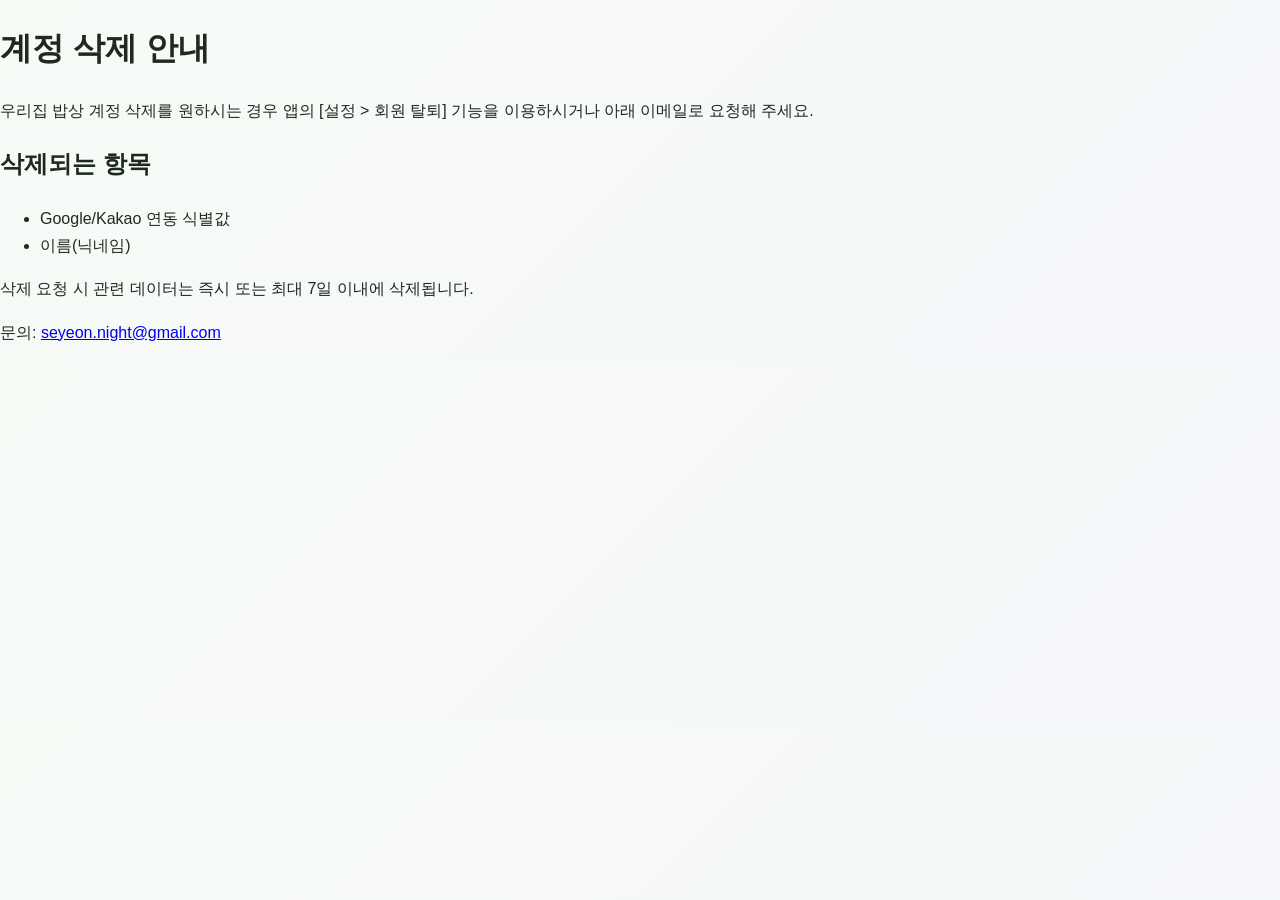
==== todaymenu/account_delete.html @ ebe97672 "계정 삭제 안내" ====
<!DOCTYPE html>
<html lang="ko">
  <head>
    <meta charset="UTF-8" />
    <meta name="viewport" content="width=device-width, initial-scale=1.0" />
    <title>계정 삭제 안내</title>
    <link rel="stylesheet" href="support.css" />
  </head>
  <body>
    <main>
      <h1>계정 삭제 안내</h1>
      <p>
        우리집 밥상 계정 삭제를 원하시는 경우 앱의 [설정 &gt; 회원 탈퇴] 기능을 이용하시거나 아래 이메일로 요청해 주세요.
      </p>

      <h2>삭제되는 항목</h2>
      <ul>
        <li>Google/Kakao 연동 식별값</li>
        <li>이름(닉네임)</li>
      </ul>

      <p>삭제 요청 시 관련 데이터는 즉시 또는 최대 7일 이내에 삭제됩니다.</p>
      <p>문의: <a href="mailto:seyeon.night@gmail.com">seyeon.night@gmail.com</a></p>
    </main>
  </body>
</html>
---- todaymenu/support.css ----
:root {
  color-scheme: light;
  --bg: #f5f7fb;
  --card: #ffffff;
  --primary: #4f8f4c;
  --primary-dark: #356b35;
  --text: #1f2a1f;
  --muted: #5f6b63;
  --border: #e6ece6;
}

* {
  box-sizing: border-box;
}

body {
  margin: 0;
  font-family: 'Apple SD Gothic Neo', 'Malgun Gothic', sans-serif;
  background: linear-gradient(135deg, #f7fbf6 0%, var(--bg) 100%);
  color: var(--text);
  line-height: 1.7;
}

.page {
  max-width: 900px;
  margin: 0 auto;
  padding: 40px 20px 60px;
}

.hero {
  background: linear-gradient(135deg, var(--primary) 0%, #7ab96d 100%);
  color: white;
  padding: 42px 32px;
  border-radius: 24px;
  box-shadow: 0 10px 30px rgba(79, 143, 76, 0.18);
  margin-bottom: 24px;
}

.eyebrow {
  margin: 0 0 8px;
  font-size: 0.9rem;
  letter-spacing: 0.2em;
  text-transform: uppercase;
  opacity: 0.9;
}

.hero h1 {
  margin: 0 0 8px;
  font-size: 2rem;
}

.sub {
  margin: 0;
  font-size: 1rem;
  opacity: 0.95;
}

.content {
  display: grid;
  gap: 18px;
}

.card {
  background: var(--card);
  border: 1px solid var(--border);
  border-radius: 18px;
  padding: 24px 26px;
  box-shadow: 0 6px 18px rgba(0, 0, 0, 0.04);
}

.card h2 {
  margin: 0 0 10px;
  font-size: 1.15rem;
  color: var(--primary-dark);
}

.card + .card {
  margin-top: 2px;
}

.card p {
  margin: 0 0 12px;
  color: var(--muted);
}

.mail-link,
.text-link {
  display: inline-block;
  color: var(--primary);
  font-weight: 600;
  text-decoration: none;
}

.mail-link:hover,
.text-link:hover {
  text-decoration: underline;
}

.pill-list {
  display: flex;
  flex-wrap: wrap;
  gap: 8px;
  margin-top: 8px;
}

.pill-list span {
  background: #edf7eb;
  color: var(--primary-dark);
  padding: 7px 11px;
  border-radius: 999px;
  font-size: 0.9rem;
}

footer {
  text-align: center;
  margin-top: 26px;
  color: var(--muted);
  font-size: 0.95rem;
}
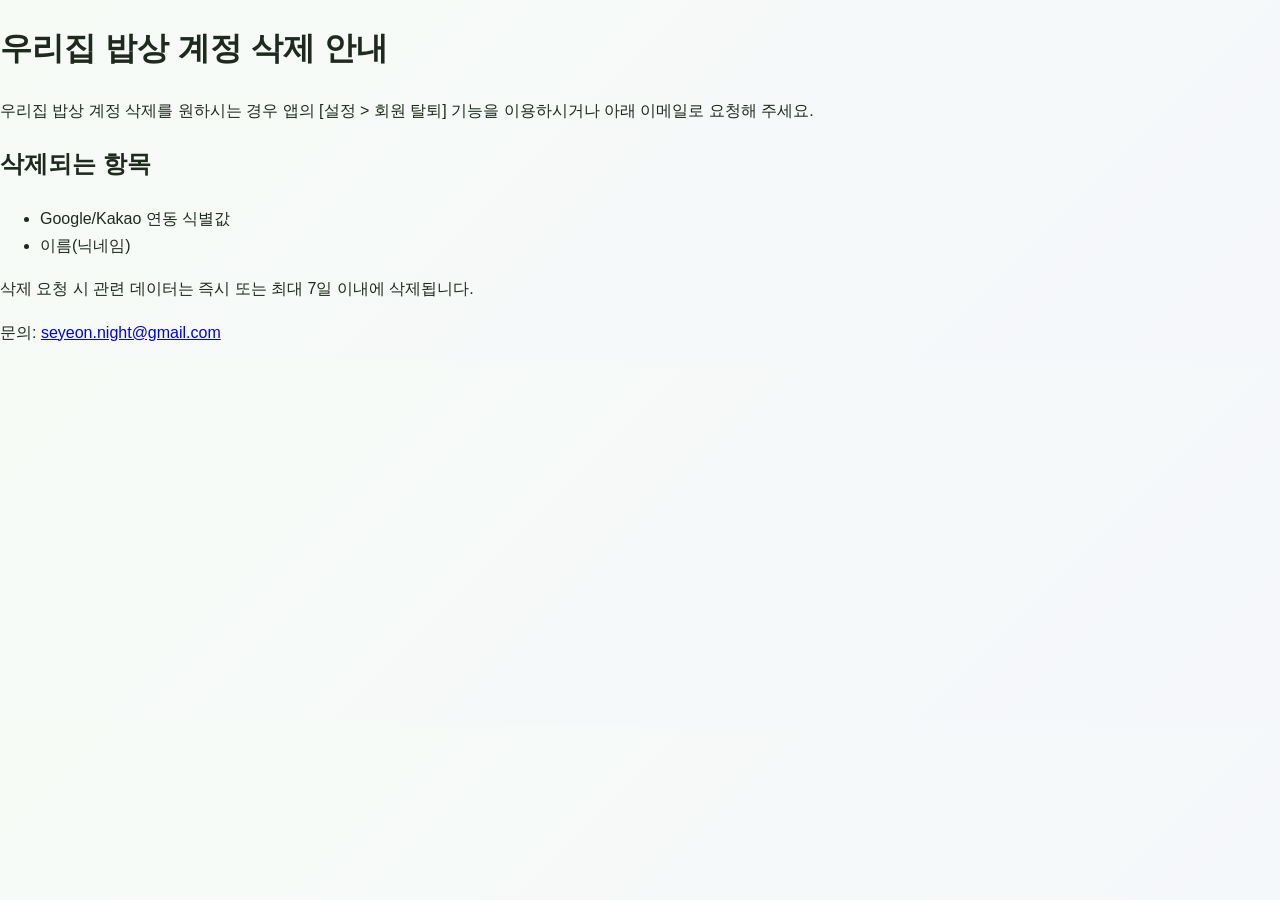
==== commit 5f7ae9b2: "문구 수정" ====
--- a/todaymenu/account_delete.html
+++ b/todaymenu/account_delete.html
@@ -3,12 +3,12 @@
   <head>
     <meta charset="UTF-8" />
     <meta name="viewport" content="width=device-width, initial-scale=1.0" />
-    <title>계정 삭제 안내</title>
+    <title>우리집 밥상 계정 삭제 안내</title>
     <link rel="stylesheet" href="support.css" />
   </head>
   <body>
     <main>
-      <h1>계정 삭제 안내</h1>
+      <h1>우리집 밥상 계정 삭제 안내</h1>
       <p>
         우리집 밥상 계정 삭제를 원하시는 경우 앱의 [설정 &gt; 회원 탈퇴] 기능을 이용하시거나 아래 이메일로 요청해 주세요.
       </p>
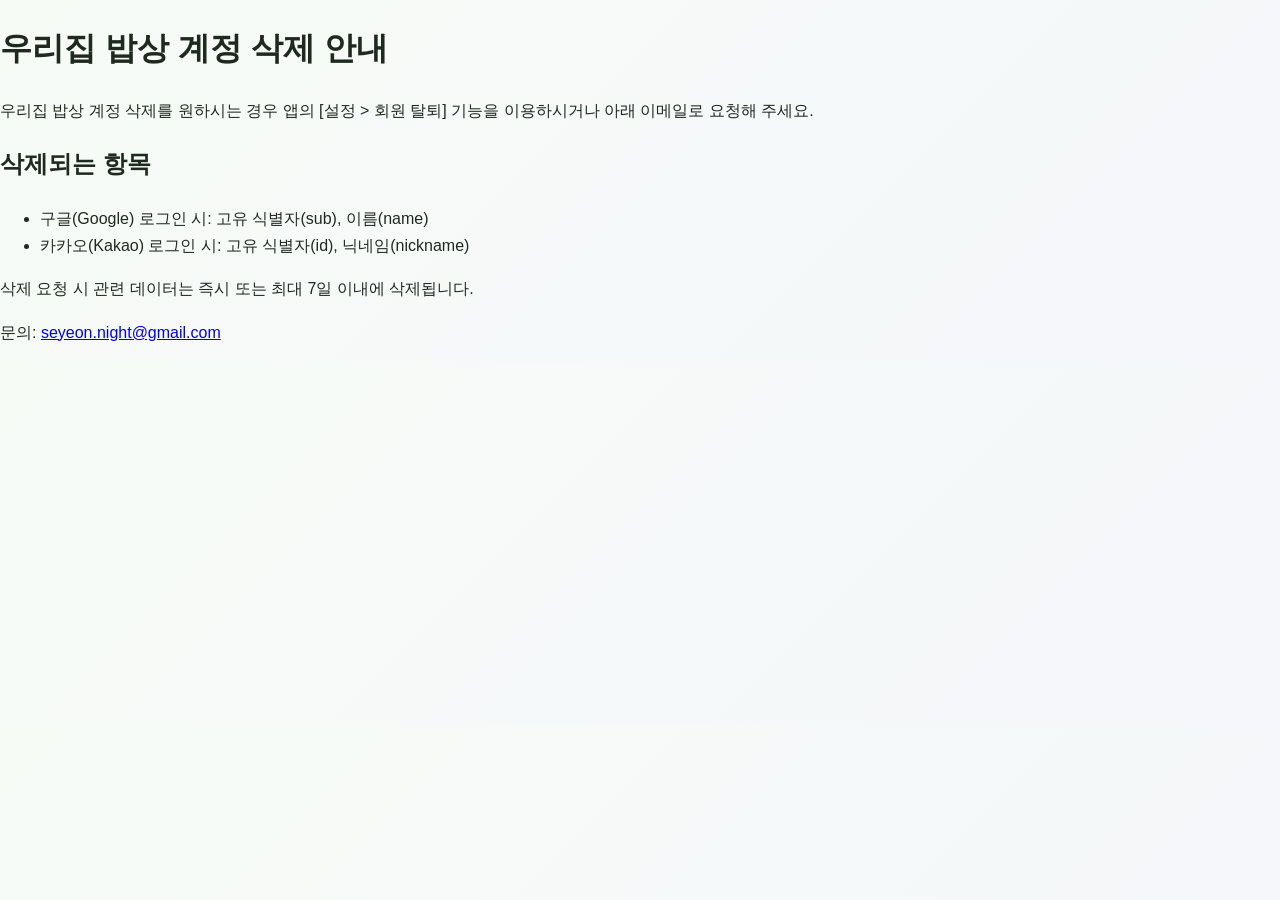
==== commit 6833306c: "문구 수정" ====
--- a/todaymenu/account_delete.html
+++ b/todaymenu/account_delete.html
@@ -15,8 +15,8 @@
 
       <h2>삭제되는 항목</h2>
       <ul>
-        <li>Google/Kakao 연동 식별값</li>
-        <li>이름(닉네임)</li>
+        <li>구글(Google) 로그인 시: 고유 식별자(sub), 이름(name)</li>
+        <li>카카오(Kakao) 로그인 시: 고유 식별자(id), 닉네임(nickname)</li>
       </ul>
 
       <p>삭제 요청 시 관련 데이터는 즉시 또는 최대 7일 이내에 삭제됩니다.</p>
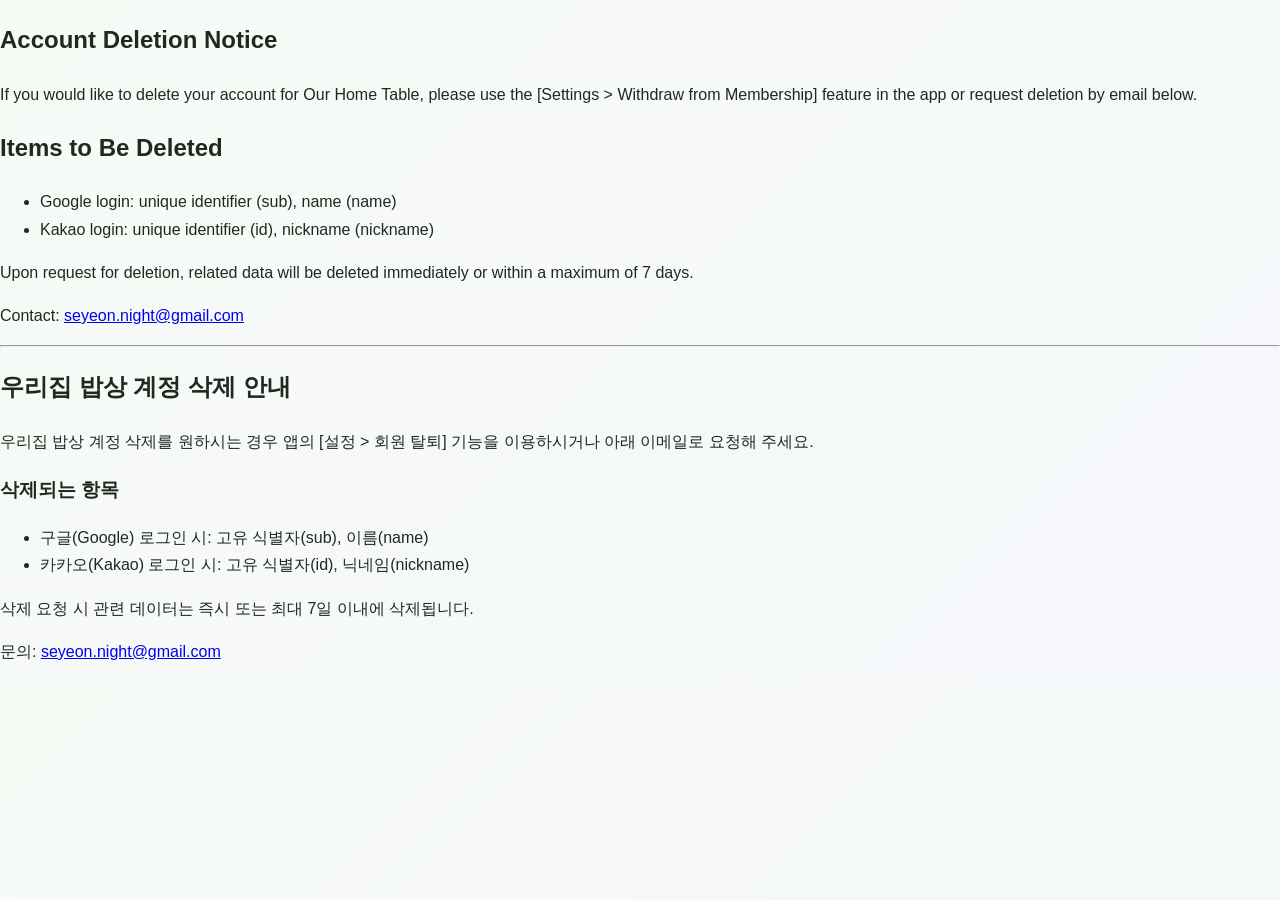
==== commit 445d6e40: "영어 문구 추가" ====
--- a/todaymenu/account_delete.html
+++ b/todaymenu/account_delete.html
@@ -1,26 +1,46 @@
 <!DOCTYPE html>
-<html lang="ko">
+<html lang="en">
   <head>
     <meta charset="UTF-8" />
     <meta name="viewport" content="width=device-width, initial-scale=1.0" />
-    <title>우리집 밥상 계정 삭제 안내</title>
+    <title>Account Deletion Notice</title>
     <link rel="stylesheet" href="support.css" />
   </head>
   <body>
     <main>
-      <h1>우리집 밥상 계정 삭제 안내</h1>
-      <p>
-        우리집 밥상 계정 삭제를 원하시는 경우 앱의 [설정 &gt; 회원 탈퇴] 기능을 이용하시거나 아래 이메일로 요청해 주세요.
-      </p>
+      <section>
+        <h1>Account Deletion Notice</h1>
+        <p>
+          If you would like to delete your account for Our Home Table, please use the [Settings &gt; Withdraw from Membership] feature in the app or request deletion by email below.
+        </p>
 
-      <h2>삭제되는 항목</h2>
-      <ul>
-        <li>구글(Google) 로그인 시: 고유 식별자(sub), 이름(name)</li>
-        <li>카카오(Kakao) 로그인 시: 고유 식별자(id), 닉네임(nickname)</li>
-      </ul>
+        <h2>Items to Be Deleted</h2>
+        <ul>
+          <li>Google login: unique identifier (sub), name (name)</li>
+          <li>Kakao login: unique identifier (id), nickname (nickname)</li>
+        </ul>
 
-      <p>삭제 요청 시 관련 데이터는 즉시 또는 최대 7일 이내에 삭제됩니다.</p>
-      <p>문의: <a href="mailto:seyeon.night@gmail.com">seyeon.night@gmail.com</a></p>
+        <p>Upon request for deletion, related data will be deleted immediately or within a maximum of 7 days.</p>
+        <p>Contact: <a href="mailto:seyeon.night@gmail.com">seyeon.night@gmail.com</a></p>
+      </section>
+
+      <hr />
+
+      <section>
+        <h2>우리집 밥상 계정 삭제 안내</h2>
+        <p>
+          우리집 밥상 계정 삭제를 원하시는 경우 앱의 [설정 &gt; 회원 탈퇴] 기능을 이용하시거나 아래 이메일로 요청해 주세요.
+        </p>
+
+        <h3>삭제되는 항목</h3>
+        <ul>
+          <li>구글(Google) 로그인 시: 고유 식별자(sub), 이름(name)</li>
+          <li>카카오(Kakao) 로그인 시: 고유 식별자(id), 닉네임(nickname)</li>
+        </ul>
+
+        <p>삭제 요청 시 관련 데이터는 즉시 또는 최대 7일 이내에 삭제됩니다.</p>
+        <p>문의: <a href="mailto:seyeon.night@gmail.com">seyeon.night@gmail.com</a></p>
+      </section>
     </main>
   </body>
 </html>
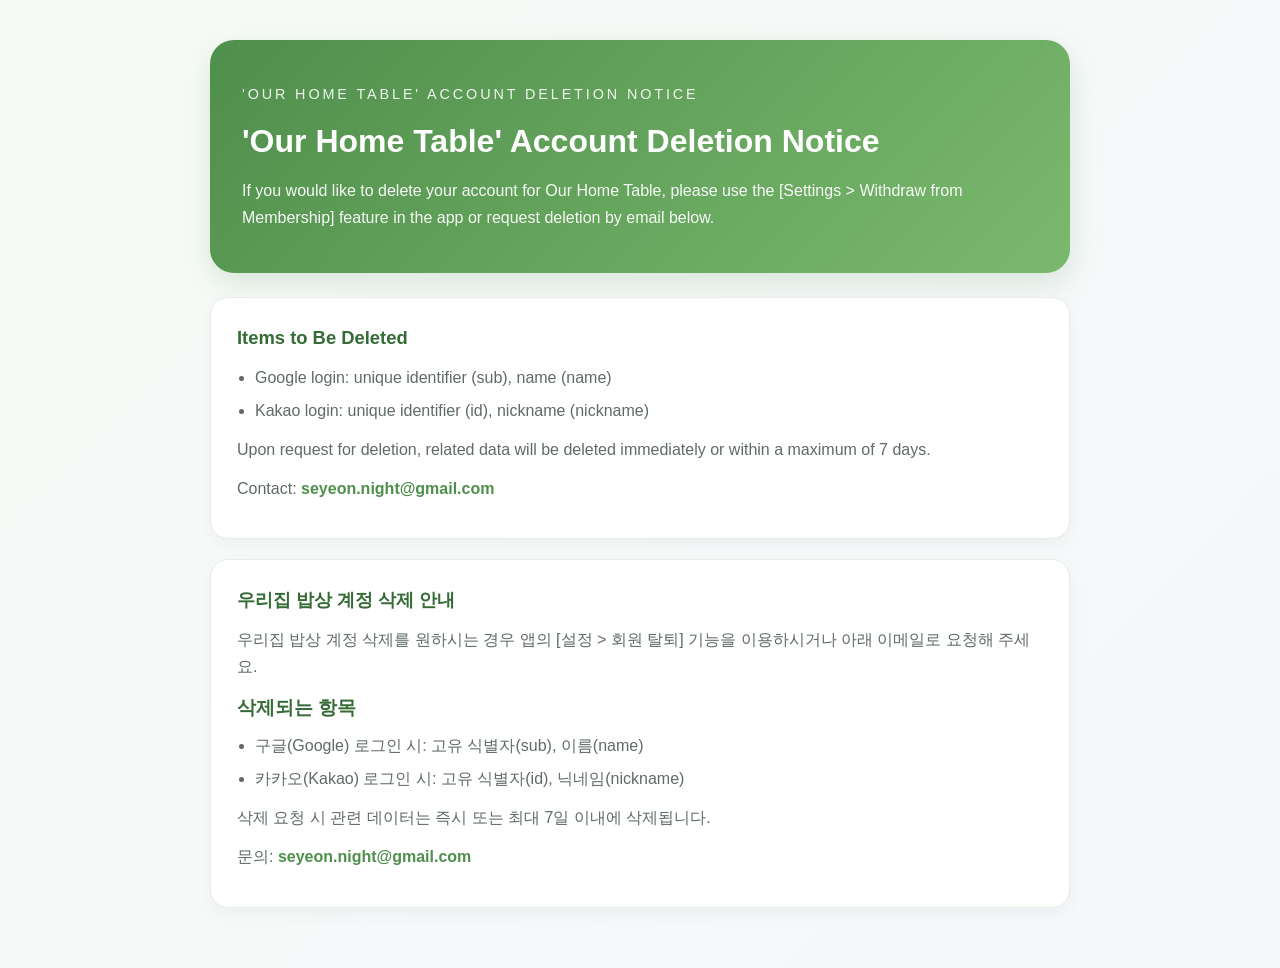
==== commit c930f7af: "css 추가" ====
--- a/todaymenu/account_delete.html
+++ b/todaymenu/account_delete.html
@@ -7,40 +7,43 @@
     <link rel="stylesheet" href="support.css" />
   </head>
   <body>
-    <main>
-      <section>
-        <h1>Account Deletion Notice</h1>
-        <p>
+    <main class="page">
+      <section class="hero">
+        <p class="eyebrow">'Our Home Table' Account Deletion Notice</p>
+        <h1>'Our Home Table' Account Deletion Notice</h1>
+        <p class="sub">
           If you would like to delete your account for Our Home Table, please use the [Settings &gt; Withdraw from Membership] feature in the app or request deletion by email below.
         </p>
-
-        <h2>Items to Be Deleted</h2>
-        <ul>
-          <li>Google login: unique identifier (sub), name (name)</li>
-          <li>Kakao login: unique identifier (id), nickname (nickname)</li>
-        </ul>
-
-        <p>Upon request for deletion, related data will be deleted immediately or within a maximum of 7 days.</p>
-        <p>Contact: <a href="mailto:seyeon.night@gmail.com">seyeon.night@gmail.com</a></p>
       </section>
 
-      <hr />
+      <div class="content">
+        <section class="card">
+          <h2>Items to Be Deleted</h2>
+          <ul>
+            <li>Google login: unique identifier (sub), name (name)</li>
+            <li>Kakao login: unique identifier (id), nickname (nickname)</li>
+          </ul>
 
-      <section>
-        <h2>우리집 밥상 계정 삭제 안내</h2>
-        <p>
-          우리집 밥상 계정 삭제를 원하시는 경우 앱의 [설정 &gt; 회원 탈퇴] 기능을 이용하시거나 아래 이메일로 요청해 주세요.
-        </p>
+          <p>Upon request for deletion, related data will be deleted immediately or within a maximum of 7 days.</p>
+          <p>Contact: <a class="mail-link" href="mailto:seyeon.night@gmail.com">seyeon.night@gmail.com</a></p>
+        </section>
 
-        <h3>삭제되는 항목</h3>
-        <ul>
-          <li>구글(Google) 로그인 시: 고유 식별자(sub), 이름(name)</li>
-          <li>카카오(Kakao) 로그인 시: 고유 식별자(id), 닉네임(nickname)</li>
-        </ul>
+        <section class="card">
+          <h2>우리집 밥상 계정 삭제 안내</h2>
+          <p>
+            우리집 밥상 계정 삭제를 원하시는 경우 앱의 [설정 &gt; 회원 탈퇴] 기능을 이용하시거나 아래 이메일로 요청해 주세요.
+          </p>
 
-        <p>삭제 요청 시 관련 데이터는 즉시 또는 최대 7일 이내에 삭제됩니다.</p>
-        <p>문의: <a href="mailto:seyeon.night@gmail.com">seyeon.night@gmail.com</a></p>
-      </section>
+          <h3>삭제되는 항목</h3>
+          <ul>
+            <li>구글(Google) 로그인 시: 고유 식별자(sub), 이름(name)</li>
+            <li>카카오(Kakao) 로그인 시: 고유 식별자(id), 닉네임(nickname)</li>
+          </ul>
+
+          <p>삭제 요청 시 관련 데이터는 즉시 또는 최대 7일 이내에 삭제됩니다.</p>
+          <p>문의: <a class="mail-link" href="mailto:seyeon.night@gmail.com">seyeon.night@gmail.com</a></p>
+        </section>
+      </div>
     </main>
   </body>
 </html>
--- a/todaymenu/support.css
+++ b/todaymenu/support.css
@@ -117,3 +117,18 @@
   color: var(--muted);
   font-size: 0.95rem;
 }
+
+.content ul {
+  padding-left: 18px;
+  margin: 8px 0 12px;
+  color: var(--muted);
+}
+
+.content li + li {
+  margin-top: 6px;
+}
+
+.content h3 {
+  margin: 12px 0 8px;
+  color: var(--primary-dark);
+}
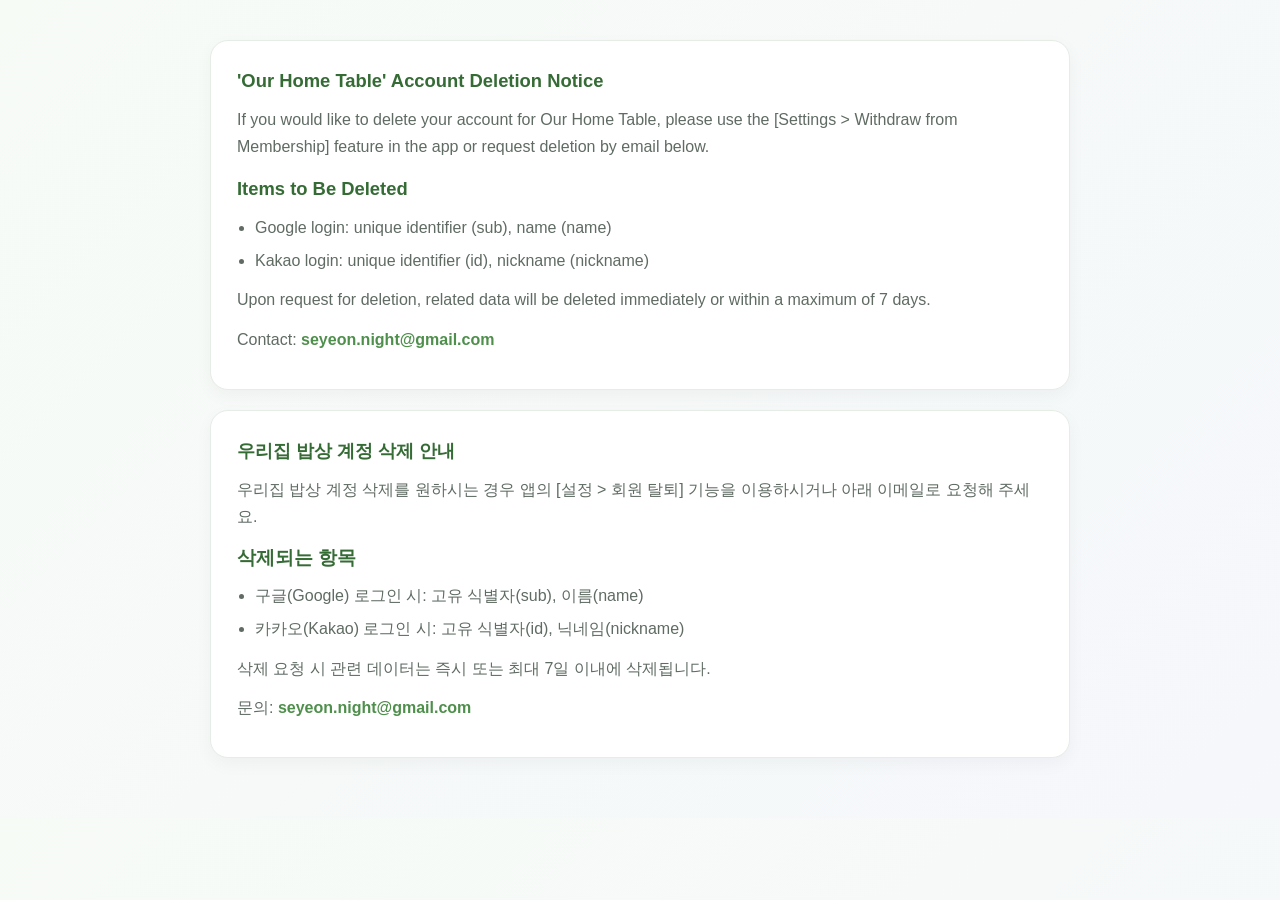
==== commit d1a1be21: "태그 수정" ====
--- a/todaymenu/account_delete.html
+++ b/todaymenu/account_delete.html
@@ -8,16 +8,12 @@
   </head>
   <body>
     <main class="page">
-      <section class="hero">
-        <p class="eyebrow">'Our Home Table' Account Deletion Notice</p>
-        <h1>'Our Home Table' Account Deletion Notice</h1>
-        <p class="sub">
-          If you would like to delete your account for Our Home Table, please use the [Settings &gt; Withdraw from Membership] feature in the app or request deletion by email below.
-        </p>
-      </section>
-
       <div class="content">
         <section class="card">
+          <h2>'Our Home Table' Account Deletion Notice</h2>
+          <p>
+            If you would like to delete your account for Our Home Table, please use the [Settings &gt; Withdraw from Membership] feature in the app or request deletion by email below.
+          </p>
           <h2>Items to Be Deleted</h2>
           <ul>
             <li>Google login: unique identifier (sub), name (name)</li>
